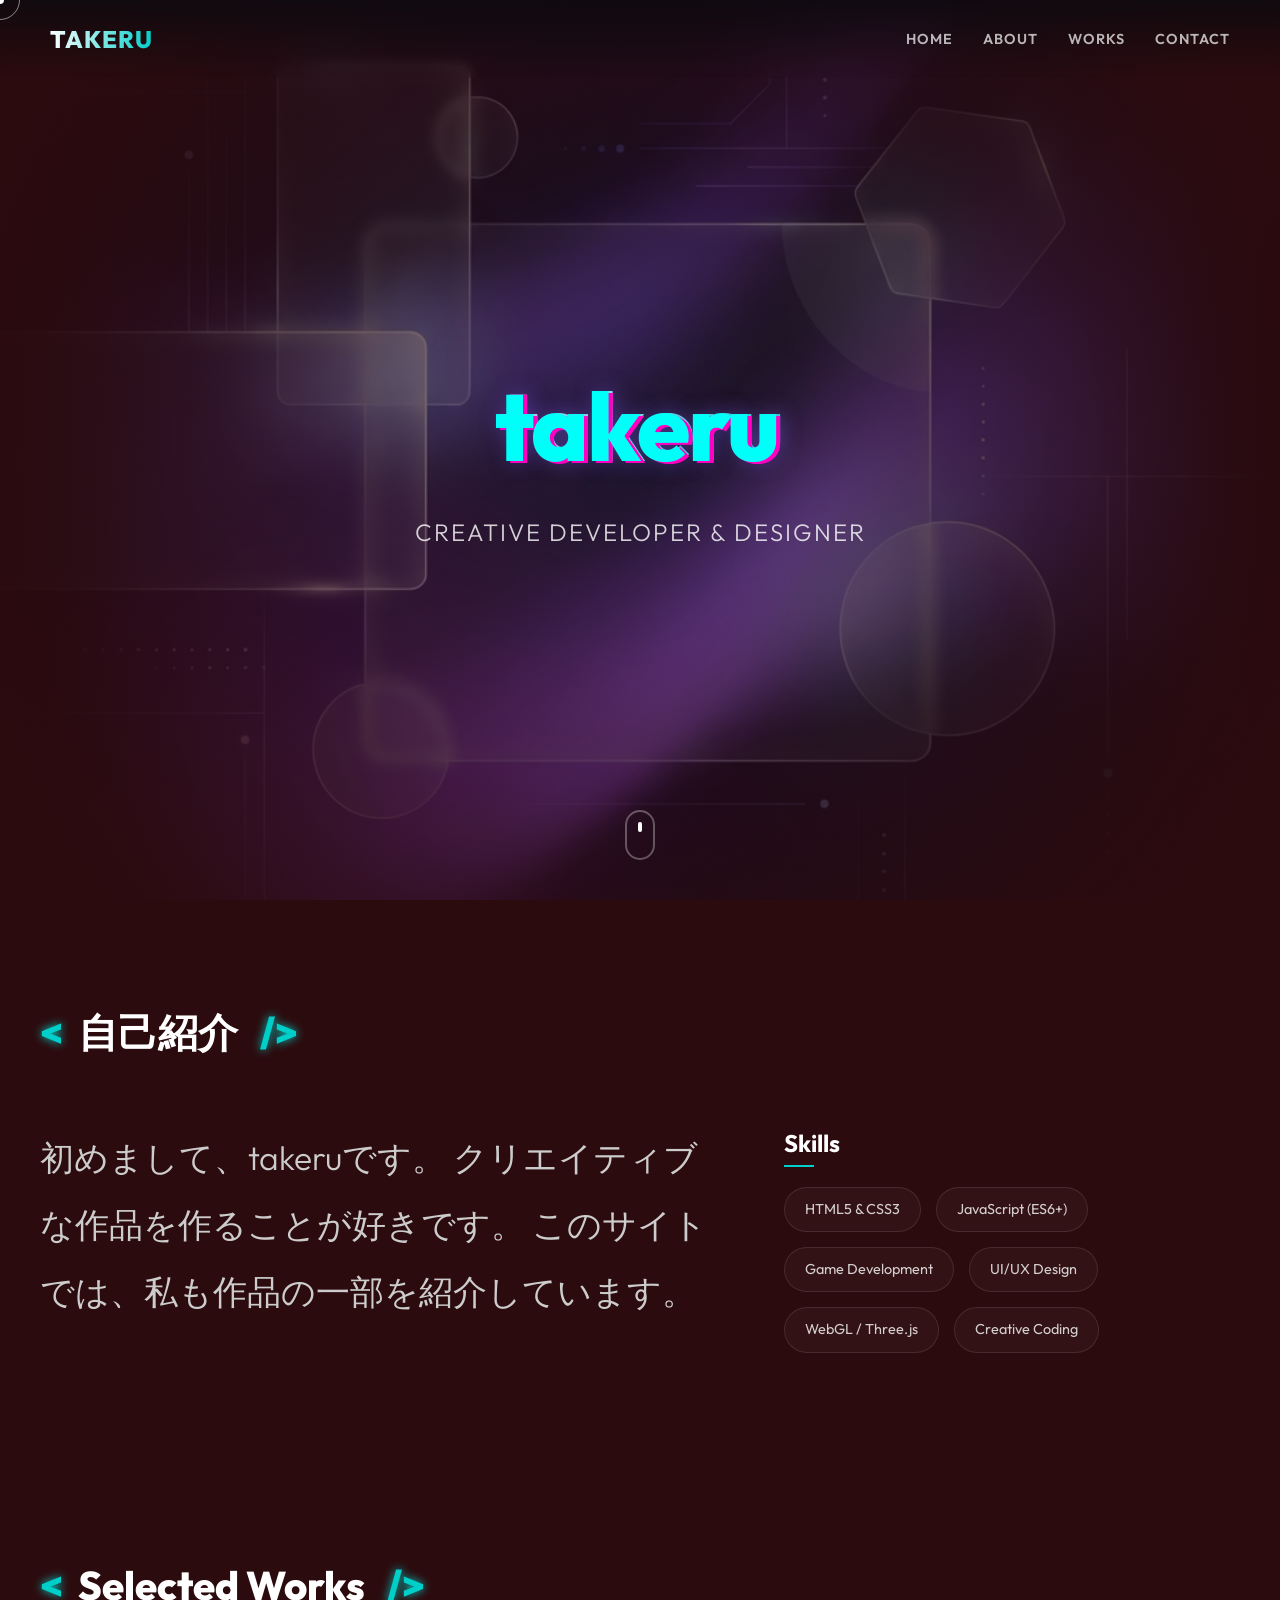
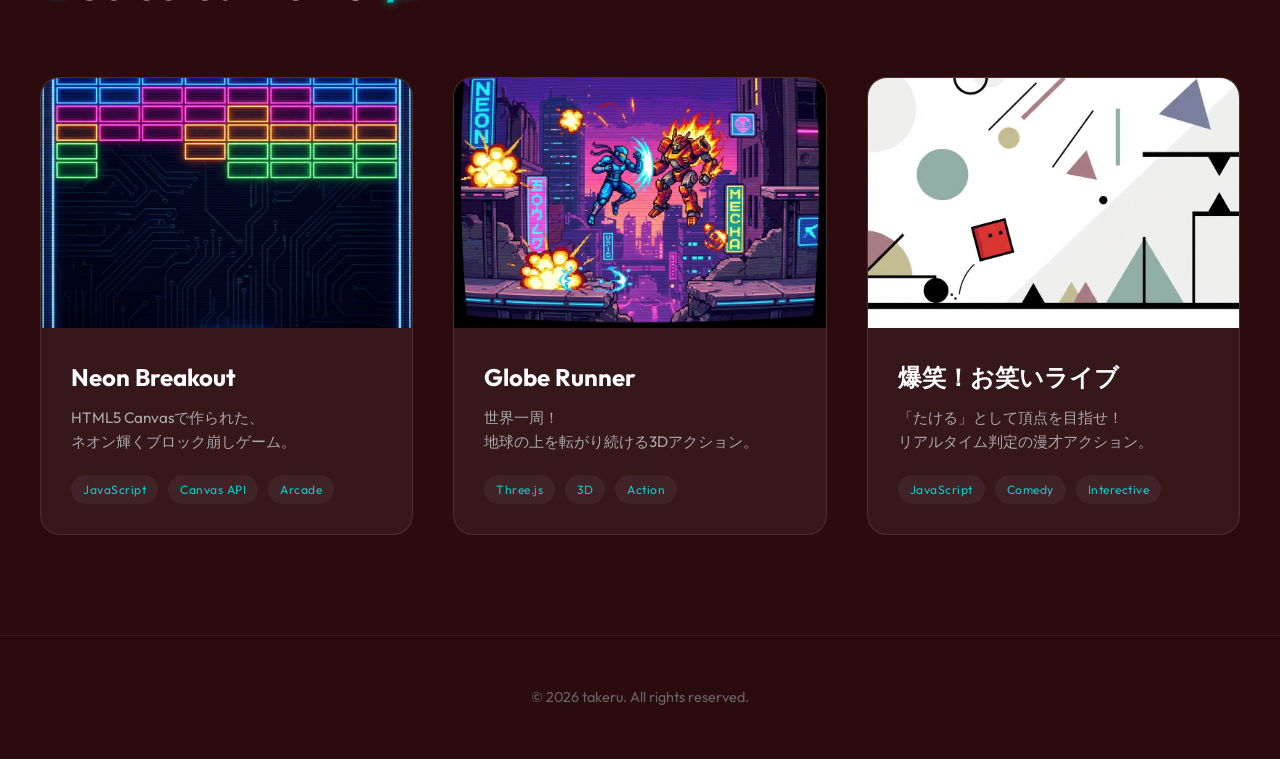
==== index.html @ ccff326a "initial commit" ====
<!DOCTYPE html>
<html lang="ja">

<head>
    <meta charset="UTF-8">
    <meta name="viewport" content="width=device-width, initial-scale=1.0">
    <title>Takeru | Portfolio</title>
    <link rel="stylesheet" href="style.css">
    <link rel="icon"
        href="data:image/svg+xml,<svg xmlns=%22http://www.w3.org/2000/svg%22 viewBox=%220 0 100 100%22><text y=%22.9em%22 font-size=%2290%22>🎙️</text></svg>">
    <link rel="preconnect" href="https://fonts.googleapis.com">
    <link rel="preconnect" href="https://fonts.gstatic.com" crossorigin>
    <link href="https://fonts.googleapis.com/css2?family=Outfit:wght@300;400;600;800&display=swap" rel="stylesheet">
</head>

<body>
    <div class="cursor-dot"></div>
    <div class="cursor-outline"></div>

    <nav class="navbar">
        <div class="logo">takeru</div>
        <ul class="nav-links">
            <li><a href="#home">Home</a></li>
            <li><a href="#about">About</a></li>
            <li><a href="#works">Works</a></li>
            <li><a href="#contact">Contact</a></li>
        </ul>
    </nav>

    <section id="home" class="hero">
        <div class="hero-bg">
            <img src="assets/profile_bg.png" alt="Background">
            <div class="overlay"></div>
        </div>
        <div class="hero-content">
            <h1 class="glitch" data-text="takeru">takeru</h1>
            <p class="subtitle">Creative Developer & Designer</p>
            <div class="scroll-indicator">
                <span></span>
            </div>
        </div>
    </section>

    <section id="about" class="about">
        <div class="container">
            <h2 class="section-title">自己紹介</h2>
            <div class="about-grid">
                <div class="about-text">
                    <p>
                        初めまして、takeruです。
                        クリエイティブな作品を作ることが好きです。
                        このサイトでは、私も作品の一部を紹介しています。
                    </p>
                </div>
                <div class="about-skills">
                    <h3>Skills</h3>
                    <div class="skill-tags">
                        <span>HTML5 & CSS3</span>
                        <span>JavaScript (ES6+)</span>
                        <span>Game Development</span>
                        <span>UI/UX Design</span>
                        <span>WebGL / Three.js</span>
                        <span>Creative Coding</span>
                    </div>
                </div>
            </div>
        </div>
    </section>

    <section id="works" class="works">
        <div class="container">
            <h2 class="section-title">Selected Works</h2>
            <div class="works-grid">
                <!-- Project 1 -->
                <article class="work-card">
                    <a href="breakout.html" class="work-link">
                        <div class="work-image">
                            <img src="assets/breakout_thumb.png" alt="Neon Breakout">
                            <div class="work-overlay">
                                <span>Play Game</span>
                            </div>
                        </div>
                        <div class="work-info">
                            <h3>Neon Breakout</h3>
                            <p>HTML5 Canvasで作られた、<br>ネオン輝くブロック崩しゲーム。</p>
                            <div class="tags">
                                <span class="tag">JavaScript</span>
                                <span class="tag">Canvas API</span>
                                <span class="tag">Arcade</span>
                            </div>
                        </div>
                    </a>
                </article>

                <!-- Project 2 -->
                <article class="work-card">
                    <a href="world_ball.html" class="work-link">
                        <div class="work-image">
                            <img src="assets/work_game.png" alt="Globe Runner">
                            <div class="work-overlay">
                                <span>Play Game</span>
                            </div>
                        </div>
                        <div class="work-info">
                            <h3>Globe Runner</h3>
                            <p>世界一周！<br>地球の上を転がり続ける3Dアクション。</p>
                            <div class="tags">
                                <span class="tag">Three.js</span>
                                <span class="tag">3D</span>
                                <span class="tag">Action</span>
                            </div>
                        </div>
                    </a>
                </article>

                <!-- Project 3 -->
                <article class="work-card">
                    <a href="simple_action.html" class="work-link">
                        <div class="work-image">
                            <img src="assets/simple_action_thumb.png" alt="爆笑！お笑いライブ">
                            <div class="work-overlay">
                                <span>Play Game</span>
                            </div>
                        </div>
                        <div class="work-info">
                            <h3>爆笑！お笑いライブ</h3>
                            <p>「たける」として頂点を目指せ！<br>リアルタイム判定の漫才アクション。</p>
                            <div class="tags">
                                <span class="tag">JavaScript</span>
                                <span class="tag">Comedy</span>
                                <span class="tag">Interective</span>
                            </div>
                        </div>
                    </a>
                </article>
            </div>
        </div>
    </section>

    <footer id="contact">
        <p>&copy; 2026 takeru. All rights reserved.</p>
    </footer>

    <script src="script.js"></script>
</body>

</html>
---- style.css ----
:root {
    --bg-color: #2c0b0e;
    --text-color: #ffffff;
    --accent-color: #6c5ce7;
    --secondary-color: #00cec9;
    --glass-bg: rgba(255, 255, 255, 0.05);
    --glass-border: rgba(255, 255, 255, 0.1);
    --font-main: 'Outfit', sans-serif;
    --card-hover-y: -10px;
}

* {
    margin: 0;
    padding: 0;
    box-sizing: border-box;
    cursor: none;
    /* Custom cursor */
}

html {
    scroll-behavior: smooth;
}

body {
    background-color: var(--bg-color);
    color: var(--text-color);
    font-family: var(--font-main);
    overflow-x: hidden;
    line-height: 1.6;
}

/* Custom Cursor */
.cursor-dot,
.cursor-outline {
    position: fixed;
    top: 0;
    left: 0;
    transform: translate(-50%, -50%);
    border-radius: 50%;
    z-index: 9999;
    pointer-events: none;
}

.cursor-dot {
    width: 8px;
    height: 8px;
    background-color: var(--text-color);
}

.cursor-outline {
    width: 40px;
    height: 40px;
    border: 1px solid rgba(255, 255, 255, 0.5);
    transition: width 0.2s, height 0.2s, background-color 0.2s;
}

body:hover .cursor-outline.hovered {
    width: 60px;
    height: 60px;
    background-color: rgba(255, 255, 255, 0.1);
    border-color: transparent;
    backdrop-filter: blur(2px);
}

/* Navbar */
.navbar {
    position: fixed;
    top: 0;
    width: 100%;
    padding: 20px 50px;
    display: flex;
    justify-content: space-between;
    align-items: center;
    z-index: 100;
    background: linear-gradient(to bottom, rgba(10, 10, 15, 0.8), transparent);
    backdrop-filter: blur(5px);
}

.logo {
    font-size: 1.5rem;
    font-weight: 800;
    letter-spacing: 1px;
    text-transform: uppercase;
    background: linear-gradient(90deg, #fff, var(--secondary-color));
    background-clip: text;
    -webkit-background-clip: text;
    -webkit-text-fill-color: transparent;
}

.nav-links {
    list-style: none;
    display: flex;
    gap: 30px;
}

.nav-links a {
    text-decoration: none;
    color: rgba(255, 255, 255, 0.7);
    font-size: 0.9rem;
    font-weight: 600;
    transition: color 0.3s;
    text-transform: uppercase;
    letter-spacing: 1px;
}

.nav-links a:hover {
    color: var(--text-color);
}

/* Hero Section */
.hero {
    height: 100vh;
    display: flex;
    align-items: center;
    justify-content: center;
    position: relative;
    overflow: hidden;
}

.hero-bg {
    position: absolute;
    top: 0;
    left: 0;
    width: 100%;
    height: 100%;
    z-index: -1;
}

.hero-bg img {
    width: 100%;
    height: 100%;
    object-fit: cover;
    opacity: 0.6;
    animation: zoomIn 20s infinite alternate;
}

.overlay {
    position: absolute;
    top: 0;
    left: 0;
    width: 100%;
    height: 100%;
    background: radial-gradient(circle at center, transparent 0%, var(--bg-color) 90%);
}

.hero-content {
    text-align: center;
    z-index: 1;
}

.hero-content h1 {
    font-size: 6rem;
    font-weight: 800;
    letter-spacing: -2px;
    margin-bottom: 10px;
    text-shadow: 0 0 20px rgba(108, 92, 231, 0.5);
    background: linear-gradient(135deg, #fff 0%, var(--secondary-color) 100%);
    background-clip: text;
    -webkit-background-clip: text;
    -webkit-text-fill-color: transparent;
}

.subtitle {
    font-size: 1.5rem;
    color: rgba(255, 255, 255, 0.8);
    font-weight: 300;
    letter-spacing: 2px;
    text-transform: uppercase;
}

.scroll-indicator {
    position: absolute;
    bottom: 40px;
    left: 50%;
    transform: translateX(-50%);
    width: 30px;
    height: 50px;
    border: 2px solid rgba(255, 255, 255, 0.3);
    border-radius: 15px;
    display: flex;
    justify-content: center;
    padding-top: 10px;
}

.scroll-indicator span {
    width: 4px;
    height: 10px;
    background-color: white;
    border-radius: 2px;
    animation: scroll 1.5s infinite;
}

/* Sections General */
section {
    padding: 100px 20px;
    position: relative;
}

.container {
    max-width: 1200px;
    margin: 0 auto;
}

.section-title {
    font-size: 2.5rem;
    margin-bottom: 60px;
    position: relative;
    display: inline-block;
    font-weight: 800;
}

.section-title::before {
    content: '<';
    margin-right: 15px;
    color: var(--secondary-color);
    text-shadow: 0 0 10px var(--secondary-color);
}

.section-title::after {
    content: ' />';
    margin-left: 15px;
    color: var(--secondary-color);
    text-shadow: 0 0 10px var(--secondary-color);
}

/* About Interaction */
/* About Interaction */
.about-grid {
    display: grid;
    grid-template-columns: 1.5fr 1fr;
    gap: 60px;
    align-items: start;
}

.about-text p {
    font-size: 2.1rem;
    color: #ccc;
    font-weight: 300;
    line-height: 2;
    margin-bottom: 25px;
}

.about-skills h3 {
    font-size: 1.5rem;
    margin-bottom: 25px;
    color: var(--text-color);
    position: relative;
    display: inline-block;
}

.about-skills h3::after {
    content: '';
    position: absolute;
    bottom: -5px;
    left: 0;
    width: 30px;
    height: 2px;
    background: var(--secondary-color);
}

.skill-tags {
    display: flex;
    flex-wrap: wrap;
    gap: 15px;
}

.skill-tags span {
    padding: 10px 20px;
    background: rgba(255, 255, 255, 0.03);
    border: 1px solid rgba(255, 255, 255, 0.1);
    border-radius: 50px;
    font-size: 0.9rem;
    color: rgba(255, 255, 255, 0.8);
    transition: all 0.3s ease;
}

.skill-tags span:hover {
    background: rgba(255, 255, 255, 0.1);
    border-color: var(--secondary-color);
    color: var(--secondary-color);
    transform: translateY(-3px);
}

@media (max-width: 768px) {
    .about-grid {
        grid-template-columns: 1fr;
        gap: 40px;
    }
}

/* Works Grid */
.works-grid {
    display: grid;
    grid-template-columns: repeat(auto-fit, minmax(350px, 1fr));
    gap: 40px;
}

.work-card {
    background: var(--glass-bg);
    border: 1px solid var(--glass-border);
    border-radius: 20px;
    overflow: hidden;
    transition: transform 0.4s ease, box-shadow 0.4s ease;
}

.work-card:hover {
    transform: translateY(var(--card-hover-y));
    box-shadow: 0 20px 40px rgba(0, 0, 0, 0.4);
    border-color: rgba(255, 255, 255, 0.3);
}

.work-link {
    text-decoration: none;
    color: inherit;
    display: block;
}

.work-image {
    height: 250px;
    width: 100%;
    position: relative;
    overflow: hidden;
}

.work-image img {
    width: 100%;
    height: 100%;
    object-fit: cover;
    transition: transform 0.6s ease;
}

.work-card:hover .work-image img {
    transform: scale(1.1);
}

.work-overlay {
    position: absolute;
    top: 0;
    left: 0;
    width: 100%;
    height: 100%;
    background: rgba(0, 0, 0, 0.7);
    display: flex;
    justify-content: center;
    align-items: center;
    opacity: 0;
    transition: opacity 0.3s ease;
}

.work-card:hover .work-overlay {
    opacity: 1;
}

.work-overlay span {
    color: white;
    font-weight: 600;
    letter-spacing: 1px;
    border: 1px solid white;
    padding: 10px 20px;
    border-radius: 30px;
    text-transform: uppercase;
    font-size: 0.8rem;
}

.work-info {
    padding: 30px;
}

.work-info h3 {
    font-size: 1.5rem;
    margin-bottom: 10px;
    color: white;
}

.work-info p {
    font-size: 0.95rem;
    color: #aaa;
    margin-bottom: 20px;
}

.tags {
    display: flex;
    gap: 10px;
    flex-wrap: wrap;
}

.tag {
    font-size: 0.75rem;
    background: rgba(255, 255, 255, 0.05);
    padding: 5px 12px;
    border-radius: 15px;
    color: var(--secondary-color);
    letter-spacing: 0.5px;
}

/* Footer */
footer {
    padding: 50px;
    text-align: center;
    color: #666;
    font-size: 0.9rem;
    border-top: 1px solid rgba(255, 255, 255, 0.05);
}

/* Animations */
@keyframes scroll {
    0% {
        transform: translateY(0);
        opacity: 1;
    }

    100% {
        transform: translateY(15px);
        opacity: 0;
    }
}

@keyframes zoomIn {
    0% {
        transform: scale(1);
    }

    100% {
        transform: scale(1.1);
    }
}

/* Glitch Effect */
.glitch {
    position: relative;
    display: inline-block;
}

.glitch::before,
.glitch::after {
    content: attr(data-text);
    position: absolute;
    top: 0;
    left: 0;
    width: 100%;
    height: 100%;
}

.glitch::before {
    left: 2px;
    text-shadow: -2px 0 #ff00c1;
    clip: rect(44px, 450px, 56px, 0);
    animation: glitch-anim 5s infinite linear alternate-reverse;
}

.glitch::after {
    left: -2px;
    text-shadow: -2px 0 #00fff9, 2px 2px #ff00c1;
    animation: glitch-anim2 1s infinite linear alternate-reverse;
}

@keyframes glitch-anim {
    0% {
        clip: rect(31px, 9999px, 94px, 0);
        transform: skew(0.85deg);
    }

    5% {
        clip: rect(70px, 9999px, 71px, 0);
        transform: skew(0.85deg);
    }

    10% {
        clip: rect(29px, 9999px, 83px, 0);
        transform: skew(0.85deg);
    }

    15% {
        clip: rect(16px, 9999px, 91px, 0);
        transform: skew(0.85deg);
    }

    20% {
        clip: rect(2px, 9999px, 23px, 0);
        transform: skew(0.85deg);
    }

    25% {
        clip: rect(61px, 9999px, 98px, 0);
        transform: skew(0.85deg);
    }

    30% {
        clip: rect(31px, 9999px, 31px, 0);
        transform: skew(0.85deg);
    }

    35% {
        clip: rect(10px, 9999px, 69px, 0);
        transform: skew(0.85deg);
    }

    40% {
        clip: rect(98px, 9999px, 56px, 0);
        transform: skew(0.85deg);
    }

    45% {
        clip: rect(51px, 9999px, 42px, 0);
        transform: skew(0.85deg);
    }

    50% {
        clip: rect(41px, 9999px, 61px, 0);
        transform: skew(0.85deg);
    }

    55% {
        clip: rect(86px, 9999px, 10px, 0);
        transform: skew(0.85deg);
    }

    60% {
        clip: rect(44px, 9999px, 34px, 0);
        transform: skew(0.85deg);
    }

    65% {
        clip: rect(1px, 9999px, 78px, 0);
        transform: skew(0.85deg);
    }

    70% {
        clip: rect(63px, 9999px, 93px, 0);
        transform: skew(0.85deg);
    }

    75% {
        clip: rect(34px, 9999px, 42px, 0);
        transform: skew(0.85deg);
    }

    80% {
        clip: rect(15px, 9999px, 71px, 0);
        transform: skew(0.85deg);
    }

    85% {
        clip: rect(74px, 9999px, 46px, 0);
        transform: skew(0.85deg);
    }

    90% {
        clip: rect(17px, 9999px, 65px, 0);
        transform: skew(0.85deg);
    }

    95% {
        clip: rect(81px, 9999px, 38px, 0);
        transform: skew(0.85deg);
    }

    100% {
        clip: rect(83px, 9999px, 97px, 0);
        transform: skew(0.85deg);
    }
}

@keyframes glitch-anim2 {
    0% {
        clip: rect(65px, 9999px, 100px, 0);
        transform: skew(0.15deg);
    }

    20% {
        clip: rect(41px, 9999px, 61px, 0);
        transform: skew(0.15deg);
    }

    40% {
        clip: rect(86px, 9999px, 10px, 0);
        transform: skew(0.15deg);
    }

    60% {
        clip: rect(44px, 9999px, 34px, 0);
        transform: skew(0.15deg);
    }

    80% {
        clip: rect(1px, 9999px, 78px, 0);
        transform: skew(0.15deg);
    }

    100% {
        clip: rect(63px, 9999px, 93px, 0);
        transform: skew(0.15deg);
    }
}

/* Responsive Customizations */
@media (max-width: 768px) {
    .hero-content h1 {
        font-size: 3.5rem;
    }

    .navbar {
        padding: 20px;
    }

    .nav-links {
        display: none;
    }
}
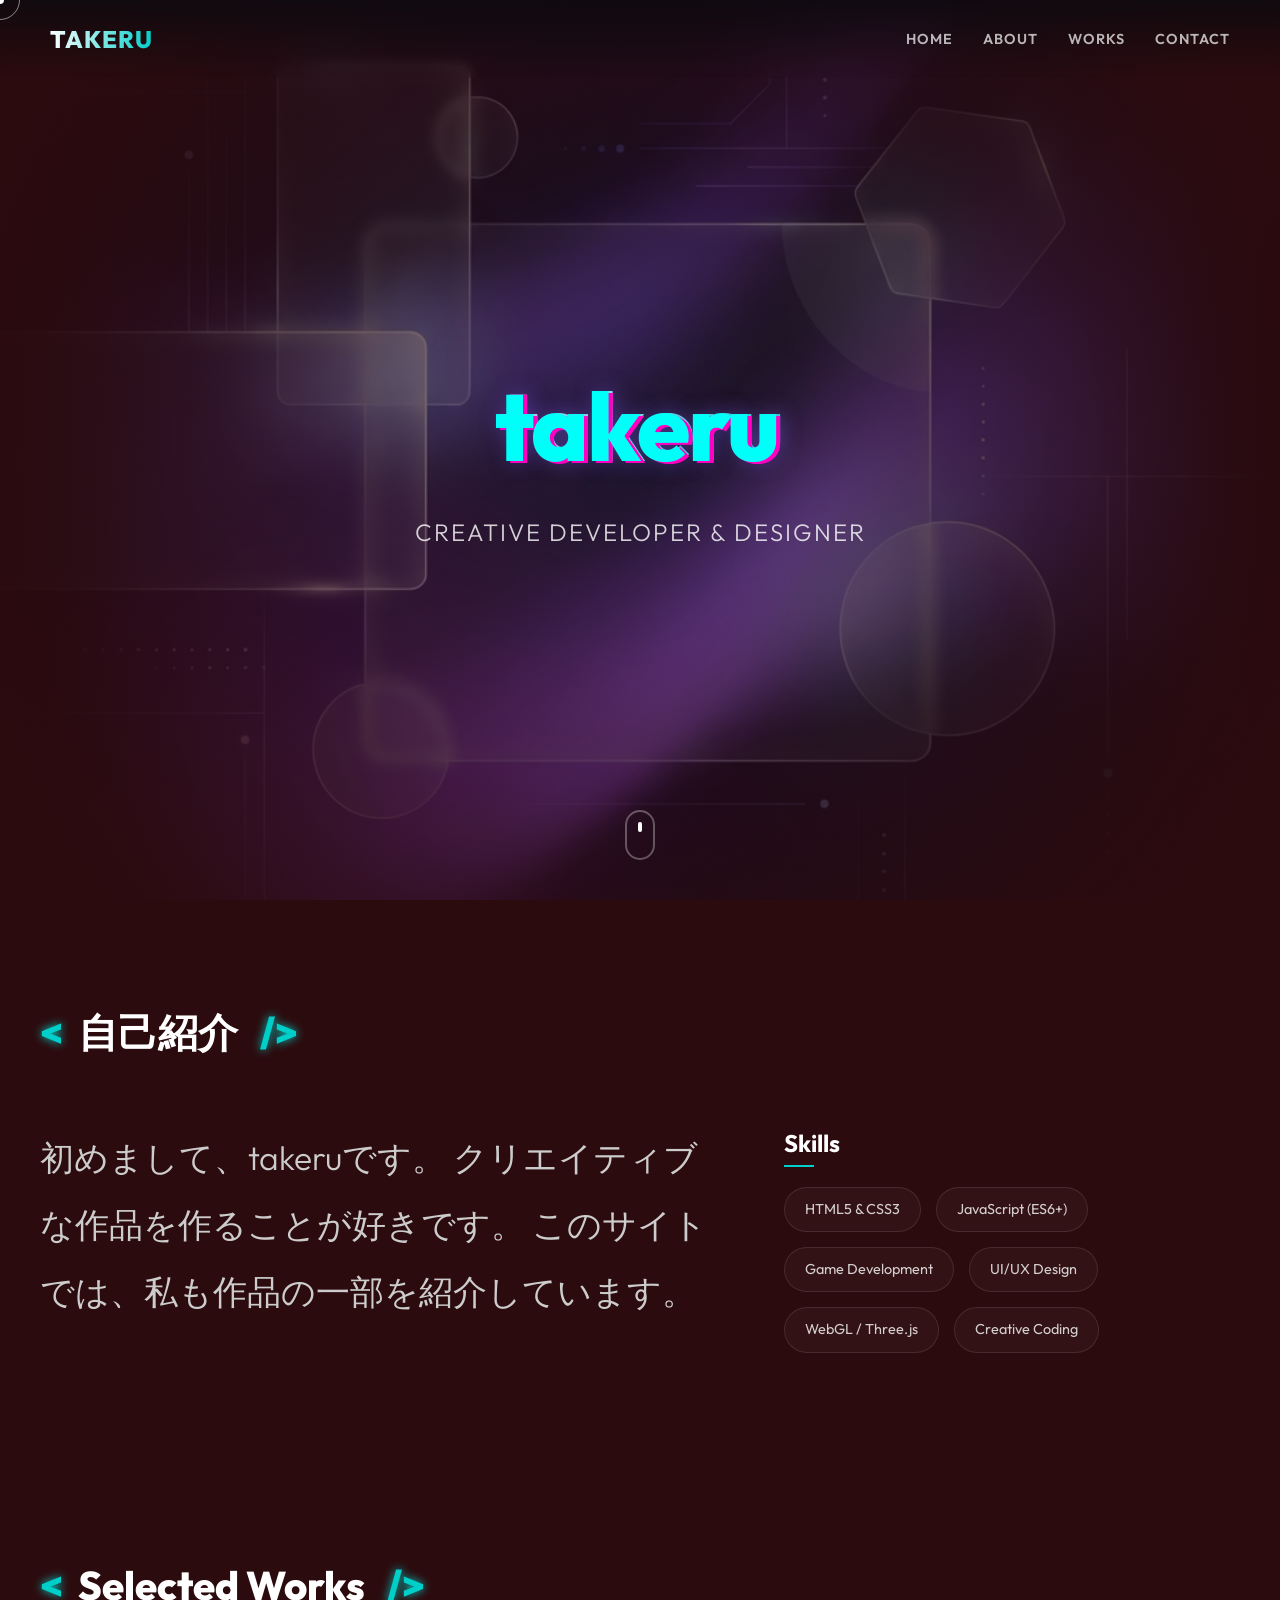
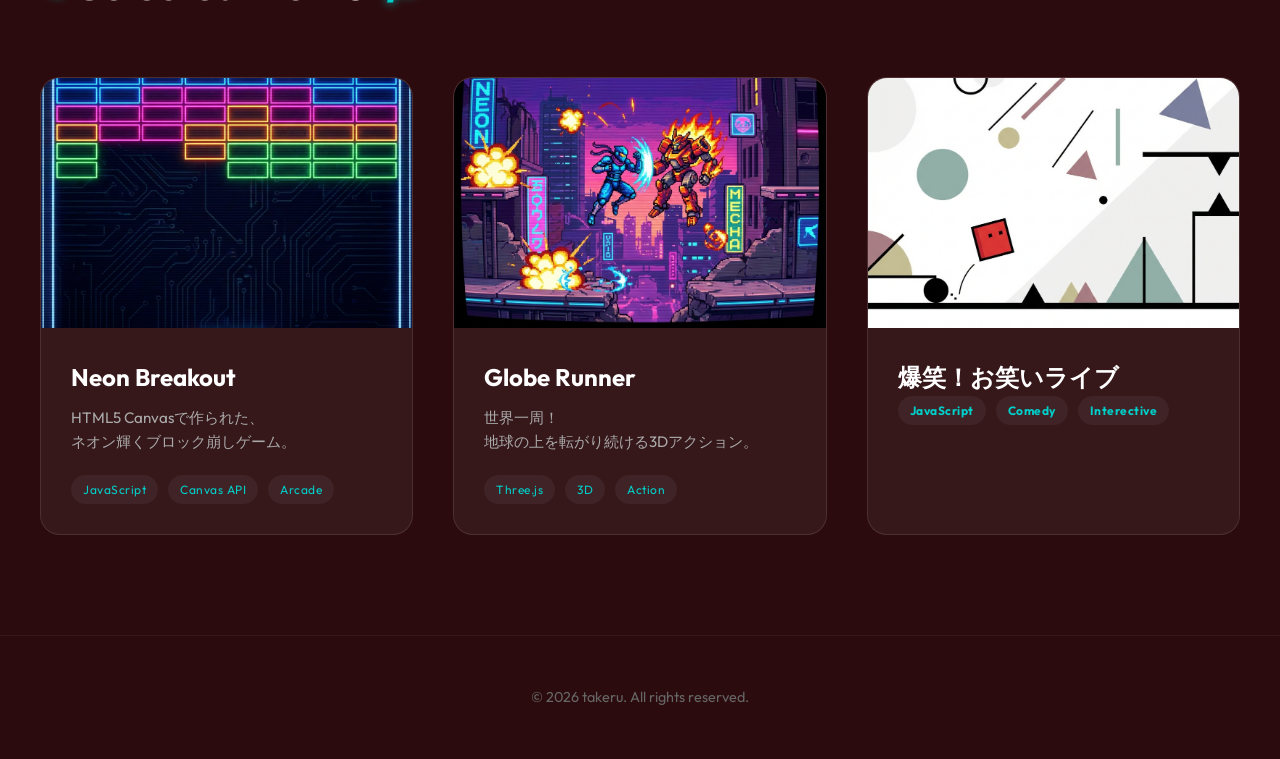
==== commit 04d70a3e: "Refine comedian appearance, stage layout, and audience reaction logic" ====
--- a/index.html
+++ b/index.html
@@ -123,13 +123,14 @@
                             </div>
                         </div>
                         <div class="work-info">
-                            <h3>爆笑！お笑いライブ</h3>
-                            <p>「たける」として頂点を目指せ！<br>リアルタイム判定の漫才アクション。</p>
-                            <div class="tags">
-                                <span class="tag">JavaScript</span>
-                                <span class="tag">Comedy</span>
-                                <span class="tag">Interective</span>
-                            </div>
+                            <h3>爆笑！お笑いライブ
+
+
+                                <div class="tags">
+                                    <span class="tag">JavaScript</span>
+                                    <span class="tag">Comedy</span>
+                                    <span class="tag">Interective</span>
+                                </div>
                         </div>
                     </a>
                 </article>
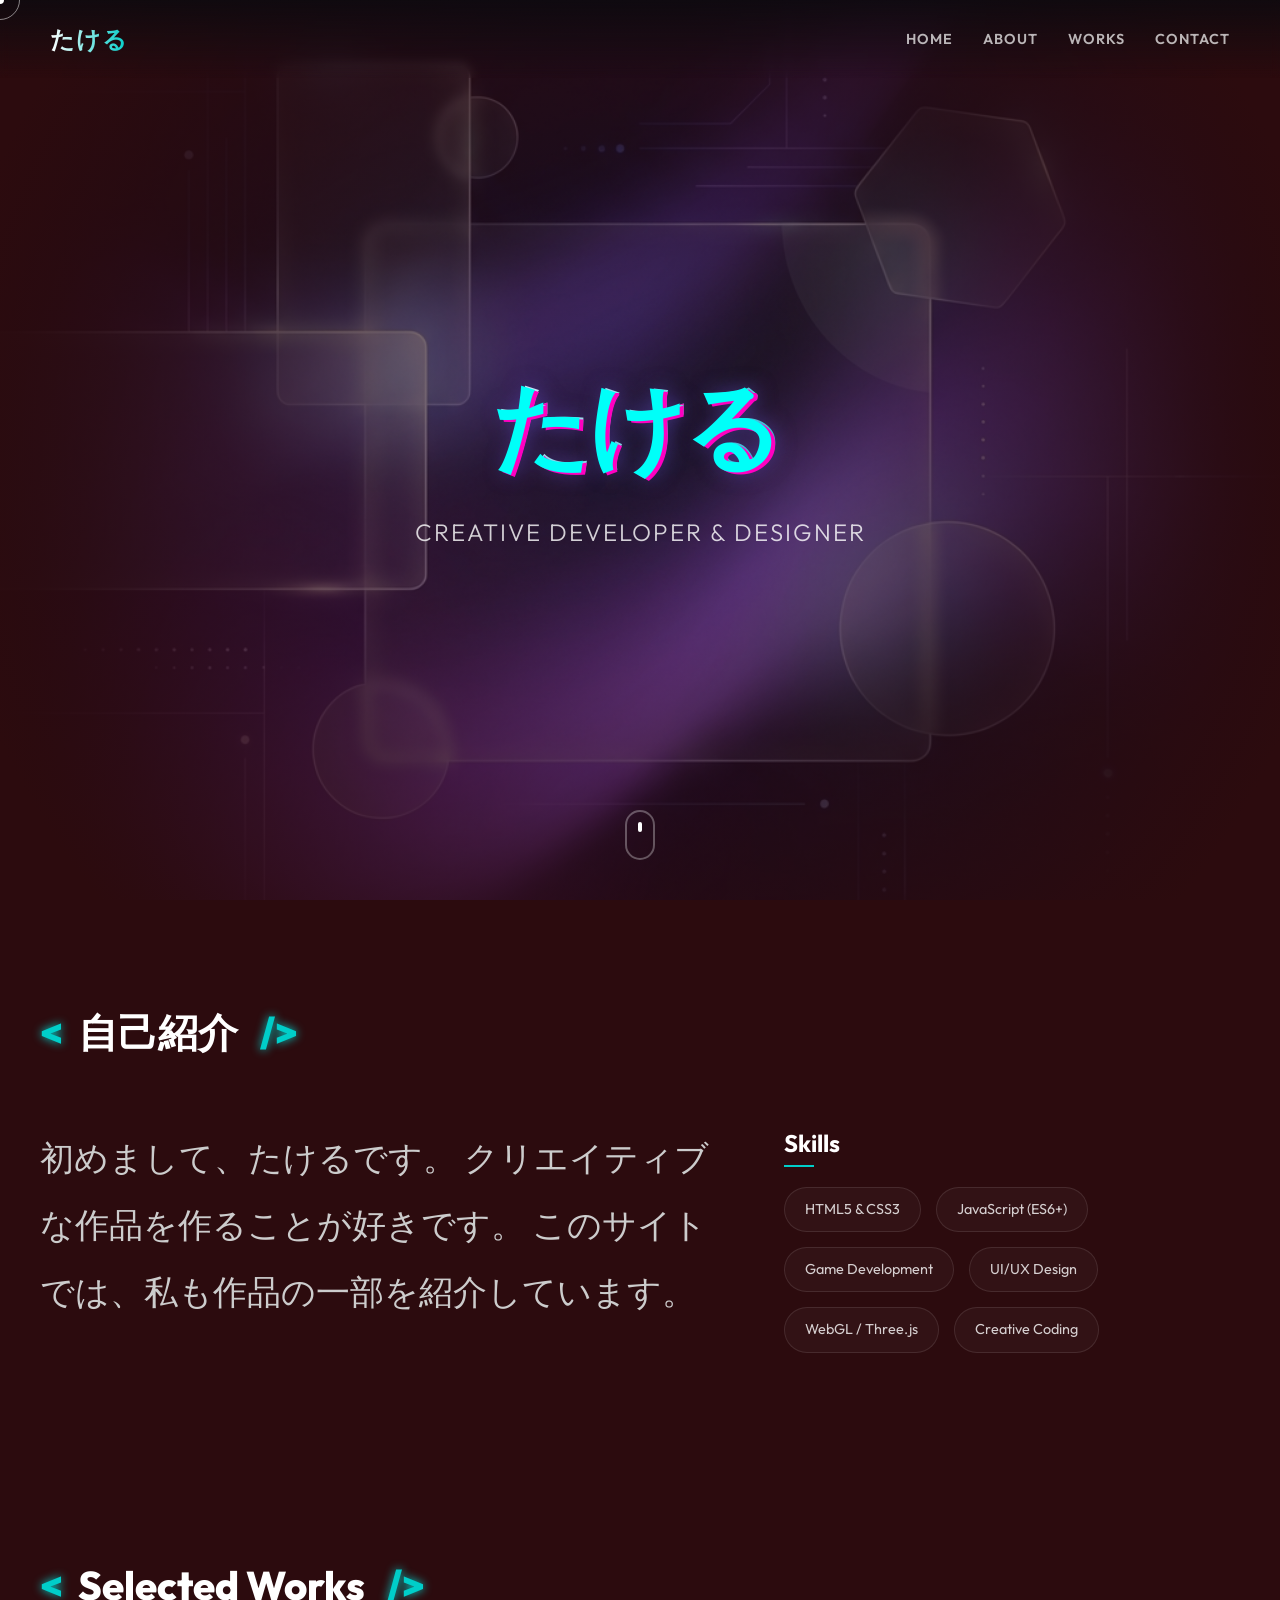
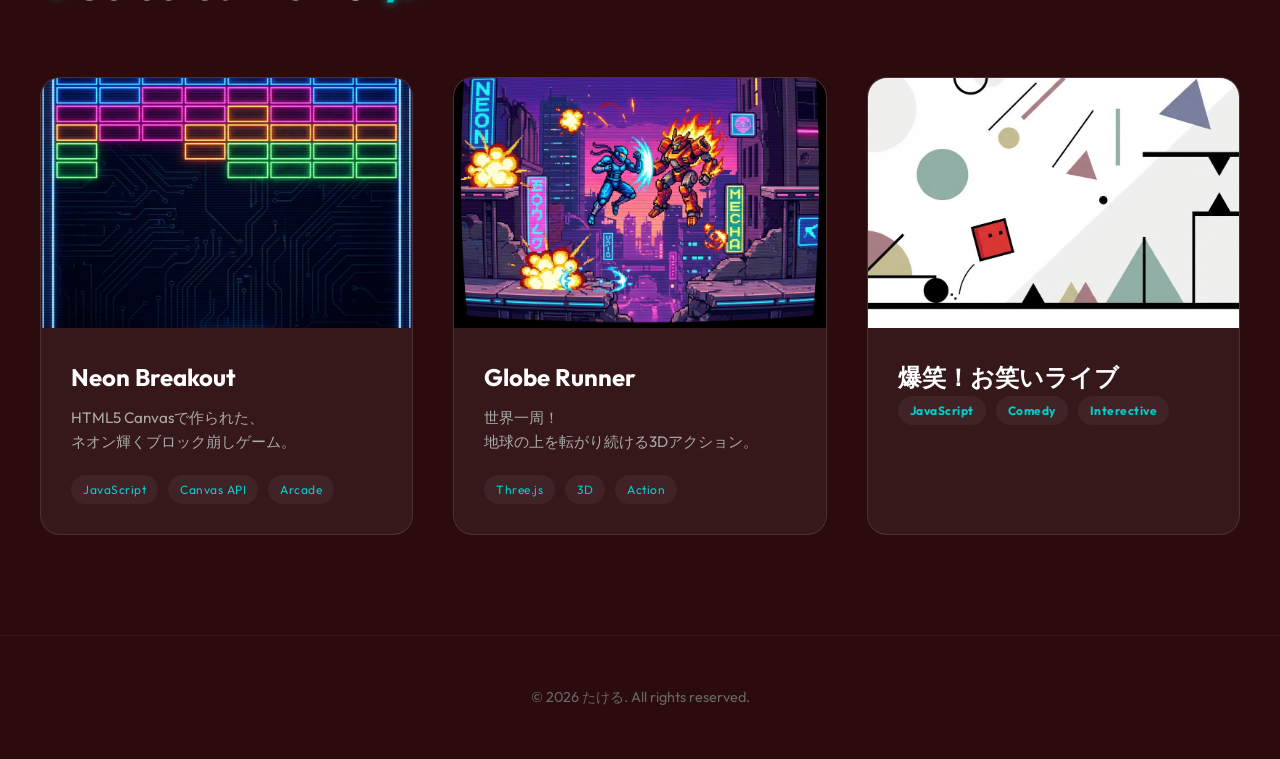
==== commit 4dc7086b: "Update takeru to たける" ====
--- a/index.html
+++ b/index.html
@@ -4,7 +4,7 @@
 <head>
     <meta charset="UTF-8">
     <meta name="viewport" content="width=device-width, initial-scale=1.0">
-    <title>Takeru | Portfolio</title>
+    <title>たける | Portfolio</title>
     <link rel="stylesheet" href="style.css">
     <link rel="icon"
         href="data:image/svg+xml,<svg xmlns=%22http://www.w3.org/2000/svg%22 viewBox=%220 0 100 100%22><text y=%22.9em%22 font-size=%2290%22>🎙️</text></svg>">
@@ -18,7 +18,7 @@
     <div class="cursor-outline"></div>
 
     <nav class="navbar">
-        <div class="logo">takeru</div>
+        <div class="logo">たける</div>
         <ul class="nav-links">
             <li><a href="#home">Home</a></li>
             <li><a href="#about">About</a></li>
@@ -33,7 +33,7 @@
             <div class="overlay"></div>
         </div>
         <div class="hero-content">
-            <h1 class="glitch" data-text="takeru">takeru</h1>
+            <h1 class="glitch" data-text="たける">たける</h1>
             <p class="subtitle">Creative Developer & Designer</p>
             <div class="scroll-indicator">
                 <span></span>
@@ -47,7 +47,7 @@
             <div class="about-grid">
                 <div class="about-text">
                     <p>
-                        初めまして、takeruです。
+                        初めまして、たけるです。
                         クリエイティブな作品を作ることが好きです。
                         このサイトでは、私も作品の一部を紹介しています。
                     </p>
@@ -139,7 +139,7 @@
     </section>
 
     <footer id="contact">
-        <p>&copy; 2026 takeru. All rights reserved.</p>
+        <p>&copy; 2026 たける. All rights reserved.</p>
     </footer>
 
     <script src="script.js"></script>
